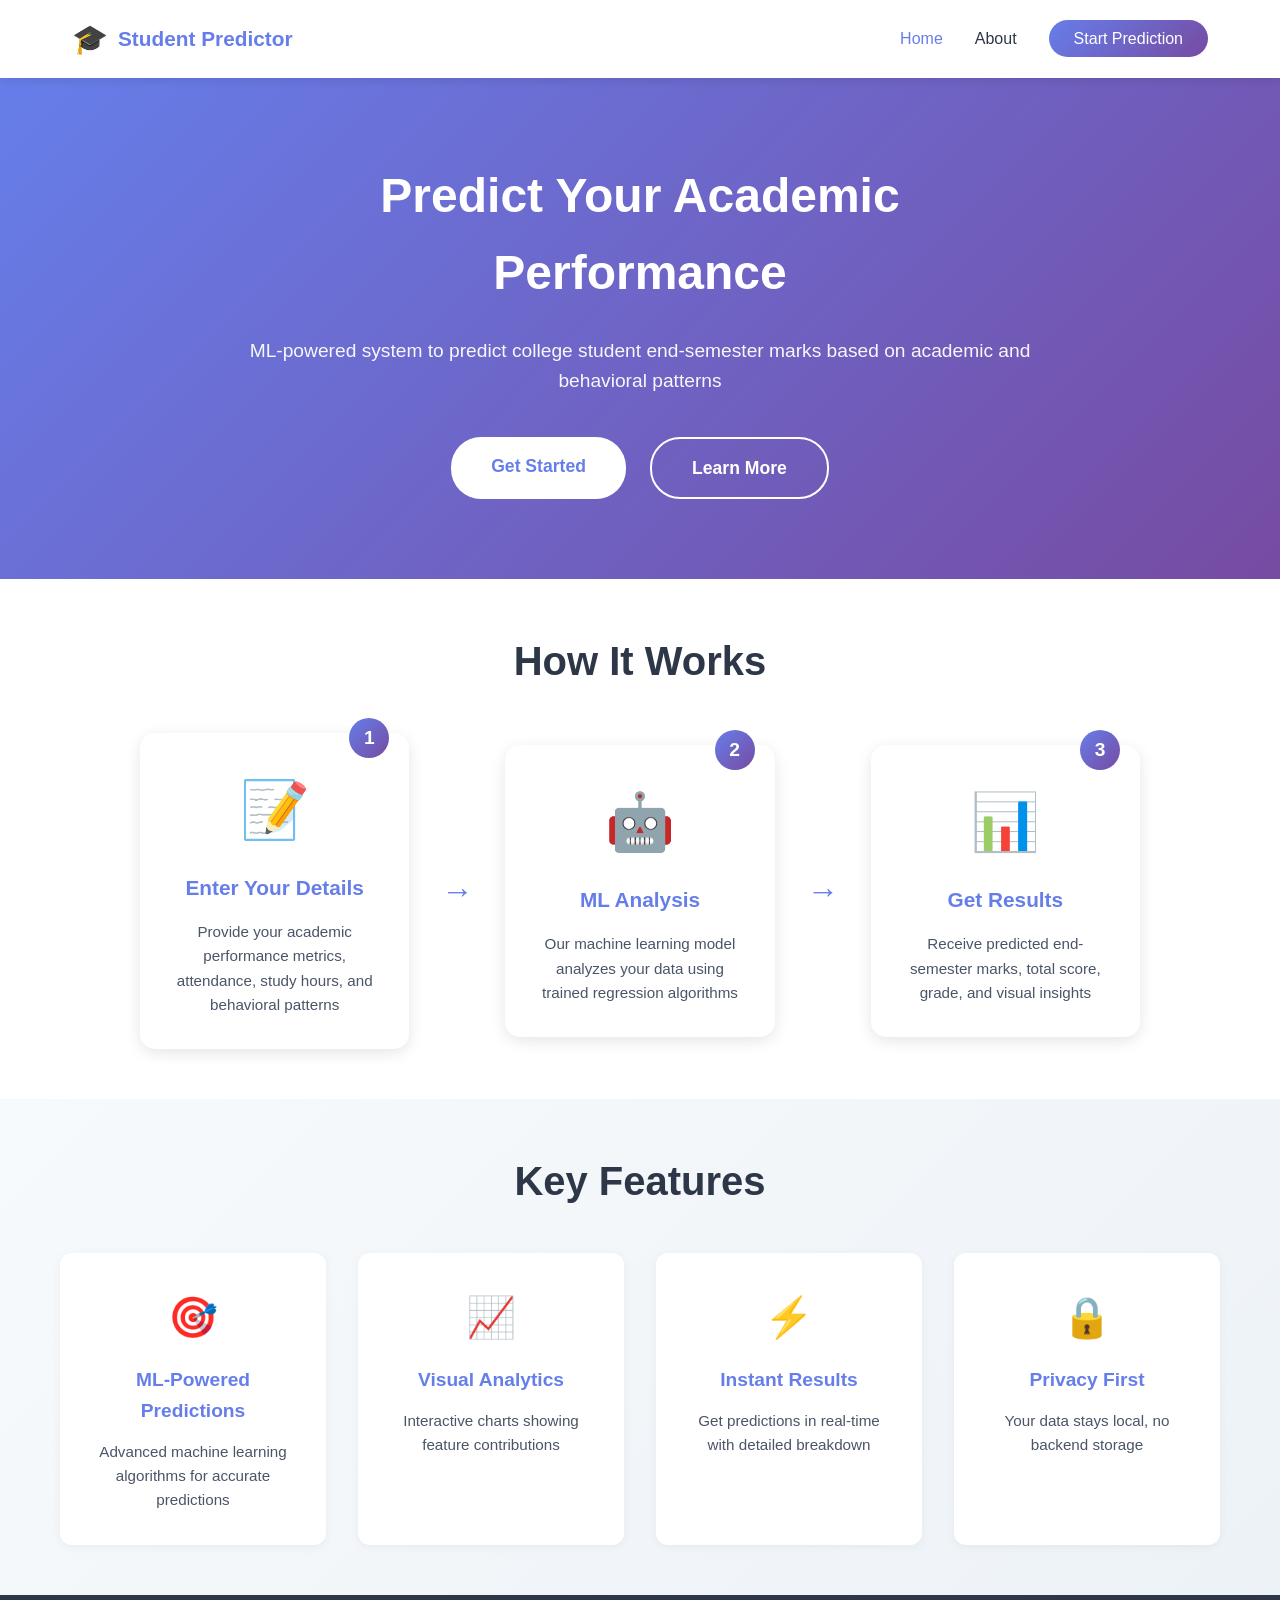
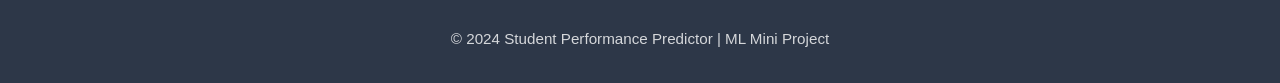
==== frontend/index.html @ 26680897 "SPP" ====
<!DOCTYPE html>
<html lang="en">

<head>
    <meta charset="UTF-8">
    <meta name="viewport" content="width=device-width, initial-scale=1.0">
    <title>Student Performance Predictor - Home</title>
    <link rel="stylesheet" href="../frontend/css/style_home.css">
    <script src="../frontend/js/script_home.js"></script>
</head>

<body>
    <!-- Navigation Bar -->
    <nav class="navbar">
        <div class="nav-container">
            <div class="logo">
                <span class="logo-icon">🎓</span>
                <span class="logo-text">Student Predictor</span>
            </div>
            <!-- Mobile Menu Toggle -->
            <div class="mobile-toggle" onclick="toggleMobileMenu()">
                <span></span>
                <span></span>
                <span></span>
            </div>
            <!-- Navigation Links -->
            <ul class="nav-links" id="navLinks">
                <li><a href="index.html" class="active">Home</a></li>
                <li><a href="about.html">About</a></li>
                <li><a href="predict.html" class="btn-nav-predict">Start Prediction</a></li>
            </ul>
        </div>
    </nav>

    <!-- Hero Section -->
    <section class="hero">
        <div class="hero-content">
            <h1 class="hero-title">Predict Your Academic Performance</h1>
            <p class="hero-subtitle">
                ML-powered system to predict college student end-semester marks
                based on academic and behavioral patterns
            </p>
            <div class="hero-buttons">
                <a href="predict.html" class="btn-primary">Get Started</a>
                <a href="about.html" class="btn-secondary">Learn More</a>
            </div>
        </div>
    </section>

    <!-- How It Works Section -->
    <section class="how-it-works">
        <div class="container">
            <h2 class="section-title">How It Works</h2>
            <div class="steps-container">
                <div class="step-card">
                    <div class="step-number">1</div>
                    <div class="step-icon">📝</div>
                    <h3>Enter Your Details</h3>
                    <p>Provide your academic performance metrics, attendance, study hours, and behavioral patterns</p>
                </div>
                <div class="step-arrow">→</div>
                <div class="step-card">
                    <div class="step-number">2</div>
                    <div class="step-icon">🤖</div>
                    <h3>ML Analysis</h3>
                    <p>Our machine learning model analyzes your data using trained regression algorithms</p>
                </div>
                <div class="step-arrow">→</div>
                <div class="step-card">
                    <div class="step-number">3</div>
                    <div class="step-icon">📊</div>
                    <h3>Get Results</h3>
                    <p>Receive predicted end-semester marks, total score, grade, and visual insights</p>
                </div>
            </div>
        </div>
    </section>

    <!-- Features Section -->
    <section class="features">
        <div class="container">
            <h2 class="section-title">Key Features</h2>
            <div class="features-grid">
                <div class="feature-item">
                    <div class="feature-icon-small">🎯</div>
                    <h4>ML-Powered Predictions</h4>
                    <p>Advanced machine learning algorithms for accurate predictions</p>
                </div>
                <div class="feature-item">
                    <div class="feature-icon-small">📈</div>
                    <h4>Visual Analytics</h4>
                    <p>Interactive charts showing feature contributions</p>
                </div>
                <div class="feature-item">
                    <div class="feature-icon-small">⚡</div>
                    <h4>Instant Results</h4>
                    <p>Get predictions in real-time with detailed breakdown</p>
                </div>
                <div class="feature-item">
                    <div class="feature-icon-small">🔒</div>
                    <h4>Privacy First</h4>
                    <p>Your data stays local, no backend storage</p>
                </div>
            </div>
        </div>
    </section>

    <!-- Footer -->
    <footer class="footer">
        <div class="container">
            <p>&copy; 2024 Student Performance Predictor | ML Mini Project</p>
        </div>
    </footer>

</body>

</html>
---- frontend/css/style_home.css ----
/* Reset and Base Styles */
* {
    margin: 0;
    padding: 0;
    box-sizing: border-box;
}

:root {
    --primary: #667eea;
    --primary-dark: #5a67d8;
    --secondary: #764ba2;
    --success: #48bb78;
    --dark: #2d3748;
    --light: #f7fafc;
    --border: #e2e8f0;
    --text-gray: #4a5568;
}

body {
    font-family: 'Segoe UI', Tahoma, Geneva, Verdana, sans-serif;
    line-height: 1.6;
    color: var(--dark);
    overflow-x: hidden;
}

.container {
    max-width: 1200px;
    margin: 0 auto;
    padding: 0 20px;
}

/* ==================== Navigation Bar ==================== */
.navbar {
    background: white;
    box-shadow: 0 2px 10px rgba(0, 0, 0, 0.1);
    position: sticky;
    top: 0;
    z-index: 1000;
}

.nav-container {
    max-width: 1200px;
    margin: 0 auto;
    padding: 1rem 2rem;
    display: flex;
    justify-content: space-between;
    align-items: center;
}

.logo {
    display: flex;
    align-items: center;
    gap: 10px;
    font-size: 1.3rem;
    font-weight: 700;
    color: var(--primary);
}

.logo-icon {
    font-size: 1.8rem;
}

/* Mobile Menu Toggle */
.mobile-toggle {
    display: none;
    flex-direction: column;
    gap: 5px;
    cursor: pointer;
    padding: 5px;
}

.mobile-toggle span {
    width: 25px;
    height: 3px;
    background: var(--primary);
    border-radius: 3px;
    transition: all 0.3s;
}

/* Navigation Links */
.nav-links {
    display: flex;
    list-style: none;
    gap: 2rem;
    align-items: center;
}

.nav-links a {
    text-decoration: none;
    color: var(--dark);
    font-weight: 500;
    transition: color 0.3s;
    padding: 0.5rem 0;
}

.nav-links a:hover,
.nav-links a.active {
    color: var(--primary);
}

.btn-nav-predict {
    background: linear-gradient(135deg, var(--primary), var(--secondary)) !important;
    color: white !important;
    padding: 10px 25px !important;
    border-radius: 25px;
    transition: transform 0.3s;
}

.btn-nav-predict:hover {
    transform: translateY(-2px);
    box-shadow: 0 4px 12px rgba(102, 126, 234, 0.3);
}

/* ==================== Hero Section ==================== */
.hero {
    background: linear-gradient(135deg, var(--primary) 0%, var(--secondary) 100%);
    color: white;
    padding: 80px 20px;
    text-align: center;
    min-height: 500px;
    display: flex;
    align-items: center;
    justify-content: center;
}

.hero-content {
    max-width: 800px;
}

.hero-title {
    font-size: 3rem;
    font-weight: 700;
    margin-bottom: 1.5rem;
    animation: fadeInUp 0.8s ease-out;
}

.hero-subtitle {
    font-size: 1.2rem;
    margin-bottom: 2.5rem;
    opacity: 0.95;
    animation: fadeInUp 0.8s ease-out 0.2s backwards;
}

.hero-buttons {
    display: flex;
    gap: 1.5rem;
    justify-content: center;
    flex-wrap: wrap;
    animation: fadeInUp 0.8s ease-out 0.4s backwards;
}

.btn-primary,
.btn-secondary {
    padding: 15px 40px;
    font-size: 1.1rem;
    font-weight: 600;
    border-radius: 30px;
    text-decoration: none;
    transition: all 0.3s;
    display: inline-block;
}

.btn-primary {
    background: white;
    color: var(--primary);
}

.btn-primary:hover {
    transform: translateY(-3px);
    box-shadow: 0 10px 30px rgba(255, 255, 255, 0.3);
}

.btn-secondary {
    background: transparent;
    color: white;
    border: 2px solid white;
}

.btn-secondary:hover {
    background: white;
    color: var(--primary);
}

@keyframes fadeInUp {
    from {
        opacity: 0;
        transform: translateY(30px);
    }

    to {
        opacity: 1;
        transform: translateY(0);
    }
}

/* ==================== How It Works Section ==================== */
.how-it-works {
    padding: 50px 20px;
    background: white;
}

.section-title {
    text-align: center;
    font-size: 2.5rem;
    margin-bottom: 2.5rem;
    color: var(--dark);
}

.steps-container {
    display: flex;
    justify-content: center;
    align-items: center;
    gap: 2rem;
    flex-wrap: wrap;
    max-width: 1000px;
    margin: 0 auto;
}

.step-card {
    background: white;
    padding: 2rem;
    border-radius: 15px;
    text-align: center;
    flex: 1;
    min-width: 250px;
    max-width: 280px;
    box-shadow: 0 4px 15px rgba(0, 0, 0, 0.1);
    transition: transform 0.3s, box-shadow 0.3s;
    position: relative;
}

.step-card:hover {
    transform: translateY(-10px);
    box-shadow: 0 8px 25px rgba(0, 0, 0, 0.15);
}

.step-number {
    position: absolute;
    top: -15px;
    right: 20px;
    width: 40px;
    height: 40px;
    background: linear-gradient(135deg, var(--primary), var(--secondary));
    color: white;
    border-radius: 50%;
    display: flex;
    align-items: center;
    justify-content: center;
    font-weight: 700;
    font-size: 1.2rem;
}

.step-icon {
    font-size: 3.5rem;
    margin-bottom: 1rem;
}

.step-card h3 {
    font-size: 1.3rem;
    margin-bottom: 1rem;
    color: var(--primary);
}

.step-card p {
    color: var(--text-gray);
    font-size: 0.95rem;
}

.step-arrow {
    font-size: 2rem;
    color: var(--primary);
    font-weight: 700;
}

/* ==================== Features Section ==================== */
.features {
    padding: 50px 20px;
    background: linear-gradient(135deg, #f7fafc 0%, #edf2f7 100%);
}

.features-grid {
    display: grid;
    grid-template-columns: repeat(auto-fit, minmax(250px, 1fr));
    gap: 2rem;
    margin-top: 2rem;
}

.feature-item {
    background: white;
    padding: 2rem;
    border-radius: 12px;
    text-align: center;
    transition: transform 0.3s, box-shadow 0.3s;
    box-shadow: 0 2px 10px rgba(0, 0, 0, 0.05);
}

.feature-item:hover {
    transform: translateY(-5px);
    box-shadow: 0 5px 20px rgba(0, 0, 0, 0.1);
}

.feature-icon-small {
    font-size: 2.5rem;
    margin-bottom: 1rem;
}

.feature-item h4 {
    font-size: 1.2rem;
    margin-bottom: 0.8rem;
    color: var(--primary);
}

.feature-item p {
    color: var(--text-gray);
    font-size: 0.95rem;
}

/* ==================== Footer ==================== */
.footer {
    background: var(--dark);
    color: white;
    padding: 2rem 20px;
    text-align: center;
}

.footer p {
    color: rgba(255, 255, 255, 0.8);
    font-size: 0.95rem;
    margin: 0;
}

/* ==================== About Page Styles ==================== */
.about-hero {
    background: linear-gradient(135deg, var(--primary) 0%, var(--secondary) 100%);
    color: white;
    padding: 60px 20px;
    text-align: center;
}

.about-hero h1 {
    font-size: 2.5rem;
    margin-bottom: 1rem;
}

.about-hero p {
    font-size: 1.2rem;
    opacity: 0.95;
}

.about-section {
    padding: 60px 20px;
}

.about-section:nth-child(even) {
    background: #f7fafc;
}

.about-section h2 {
    font-size: 2rem;
    margin-bottom: 2rem;
    color: var(--dark);
    border-bottom: 3px solid var(--primary);
    padding-bottom: 0.5rem;
}

.about-card {
    background: white;
    padding: 2rem;
    border-radius: 12px;
    box-shadow: 0 2px 10px rgba(0, 0, 0, 0.05);
}

.about-card p {
    color: var(--text-gray);
    font-size: 1.05rem;
    line-height: 1.8;
}

.features-list-simple {
    list-style: none;
    padding: 0;
}

.features-list-simple li {
    padding: 0.8rem 0;
    padding-left: 2rem;
    position: relative;
    color: var(--text-gray);
}

.features-list-simple li:before {
    content: "✓";
    position: absolute;
    left: 0;
    color: var(--success);
    font-weight: 700;
    font-size: 1.2rem;
}

.how-list {
    padding-left: 2rem;
}

.how-list li {
    padding: 0.8rem 0;
    color: var(--text-gray);
    font-size: 1.05rem;
}

.features-breakdown {
    display: grid;
    grid-template-columns: repeat(auto-fit, minmax(300px, 1fr));
    gap: 2rem;
}

.feature-category h3 {
    font-size: 1.5rem;
    margin-bottom: 1rem;
    color: var(--dark);
}

.feature-category ul {
    list-style: none;
    padding: 0;
}

.feature-category li {
    padding: 0.8rem 0;
    color: var(--text-gray);
    border-bottom: 1px solid var(--border);
}

.feature-category li:last-child {
    border-bottom: none;
}

.grade-table {
    display: grid;
    gap: 0.8rem;
    margin-top: 1rem;
}

.grade-row {
    display: flex;
    align-items: center;
    gap: 1rem;
    padding: 0.8rem;
    background: #f7fafc;
    border-radius: 8px;
}

.grade-badge-small {
    width: 40px;
    height: 40px;
    display: flex;
    align-items: center;
    justify-content: center;
    border-radius: 8px;
    color: white;
    font-weight: 700;
    font-size: 1.2rem;
}

.grade-badge-small.grade-O {
    background: #48bb78;
}

.grade-badge-small.grade-E {
    background: #4299e1;
}

.grade-badge-small.grade-A {
    background: #667eea;
}

.grade-badge-small.grade-B {
    background: #ed8936;
}

.grade-badge-small.grade-C {
    background: #f6ad55;
}

.grade-badge-small.grade-D {
    background: #fc8181;
}

.grade-badge-small.grade-F {
    background: #e53e3e;
}

.tech-badges {
    display: flex;
    flex-wrap: wrap;
    gap: 1rem;
    justify-content: center;
}

.tech-badge-new {
    background: linear-gradient(135deg, var(--primary), var(--secondary));
    color: white;
    padding: 10px 25px;
    border-radius: 25px;
    font-size: 1rem;
    font-weight: 600;
}

/* ==================== Responsive Design ==================== */
@media (max-width: 768px) {

    /* Mobile Navigation */
    .mobile-toggle {
        display: flex;
    }

    .nav-links {
        position: absolute;
        top: 100%;
        left: 0;
        right: 0;
        background: white;
        flex-direction: column;
        gap: 0;
        padding: 1rem 0;
        box-shadow: 0 4px 10px rgba(0, 0, 0, 0.1);
        max-height: 0;
        overflow: hidden;
        transition: max-height 0.3s ease;
    }

    .nav-links.active {
        max-height: 400px;
    }

    .nav-links li {
        width: 100%;
        text-align: center;
        padding: 0.8rem 0;
        border-bottom: 1px solid var(--border);
    }

    .nav-links li:last-child {
        border-bottom: none;
    }

    .btn-nav-predict {
        display: inline-block !important;
        margin: 0.5rem 0;
    }

    /* Hero Section */
    .hero {
        padding: 60px 20px;
        min-height: 400px;
    }

    .hero-title {
        font-size: 2rem;
    }

    .hero-subtitle {
        font-size: 1rem;
    }

    .hero-buttons {
        flex-direction: column;
        align-items: center;
    }

    .btn-primary,
    .btn-secondary {
        width: 100%;
        max-width: 300px;
        text-align: center;
    }

    /* Steps */
    .step-arrow {
        display: none;
    }

    .steps-container {
        flex-direction: column;
    }

    /* Sections */
    .section-title {
        font-size: 1.8rem;
    }

    .how-it-works,
    .features {
        padding: 40px 20px;
    }

    /* About Page */
    .about-hero h1 {
        font-size: 1.8rem;
    }

    .about-hero p {
        font-size: 1rem;
    }

    .features-breakdown {
        grid-template-columns: 1fr;
    }
}

@media (max-width: 480px) {
    .hero-title {
        font-size: 1.5rem;
    }

    .section-title {
        font-size: 1.5rem;
    }

    .step-card {
        min-width: 100%;
    }
}
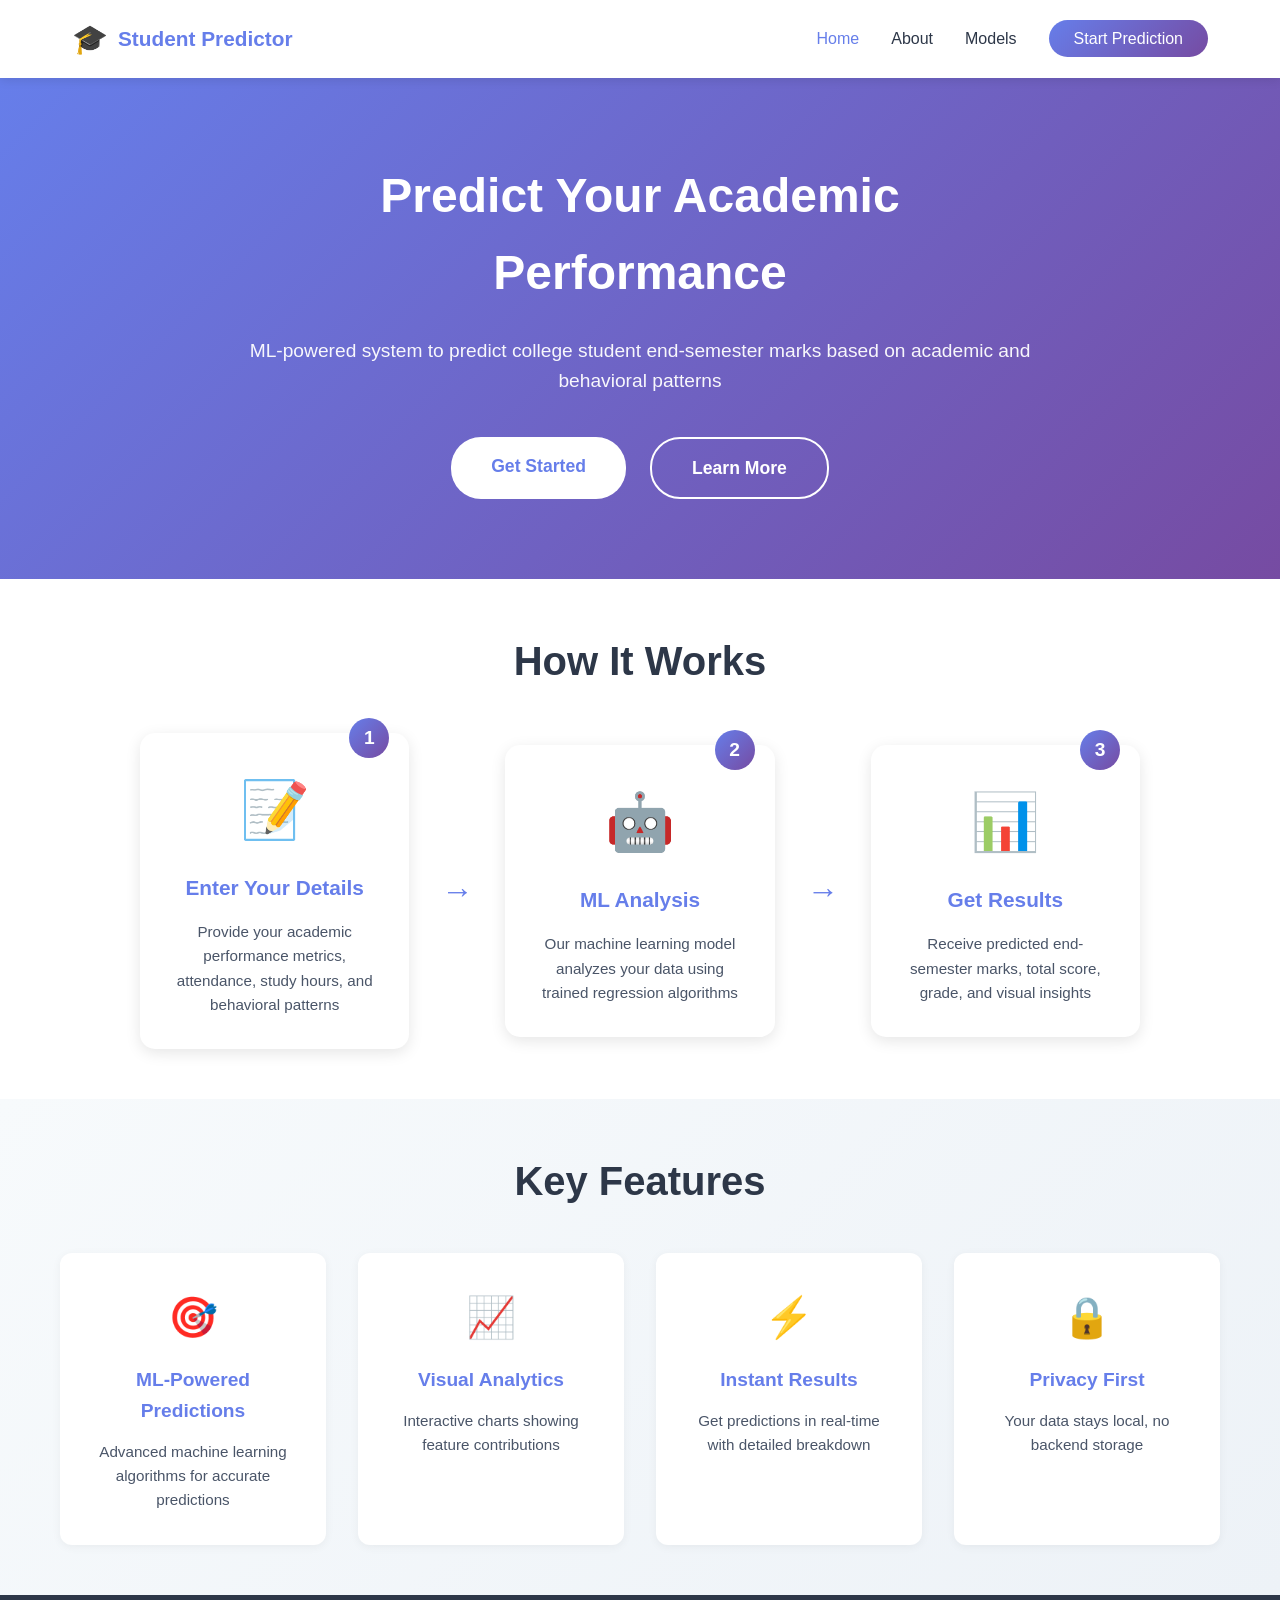
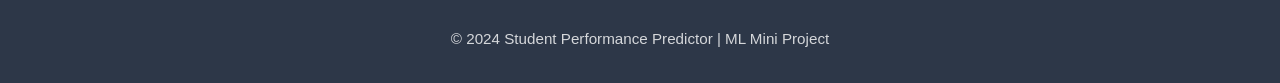
==== commit 0d841a5a: "New Changes" ====
--- a/frontend/index.html
+++ b/frontend/index.html
@@ -27,6 +27,7 @@
             <ul class="nav-links" id="navLinks">
                 <li><a href="index.html" class="active">Home</a></li>
                 <li><a href="about.html">About</a></li>
+                <li><a href="models.html">Models</a></li>
                 <li><a href="predict.html" class="btn-nav-predict">Start Prediction</a></li>
             </ul>
         </div>
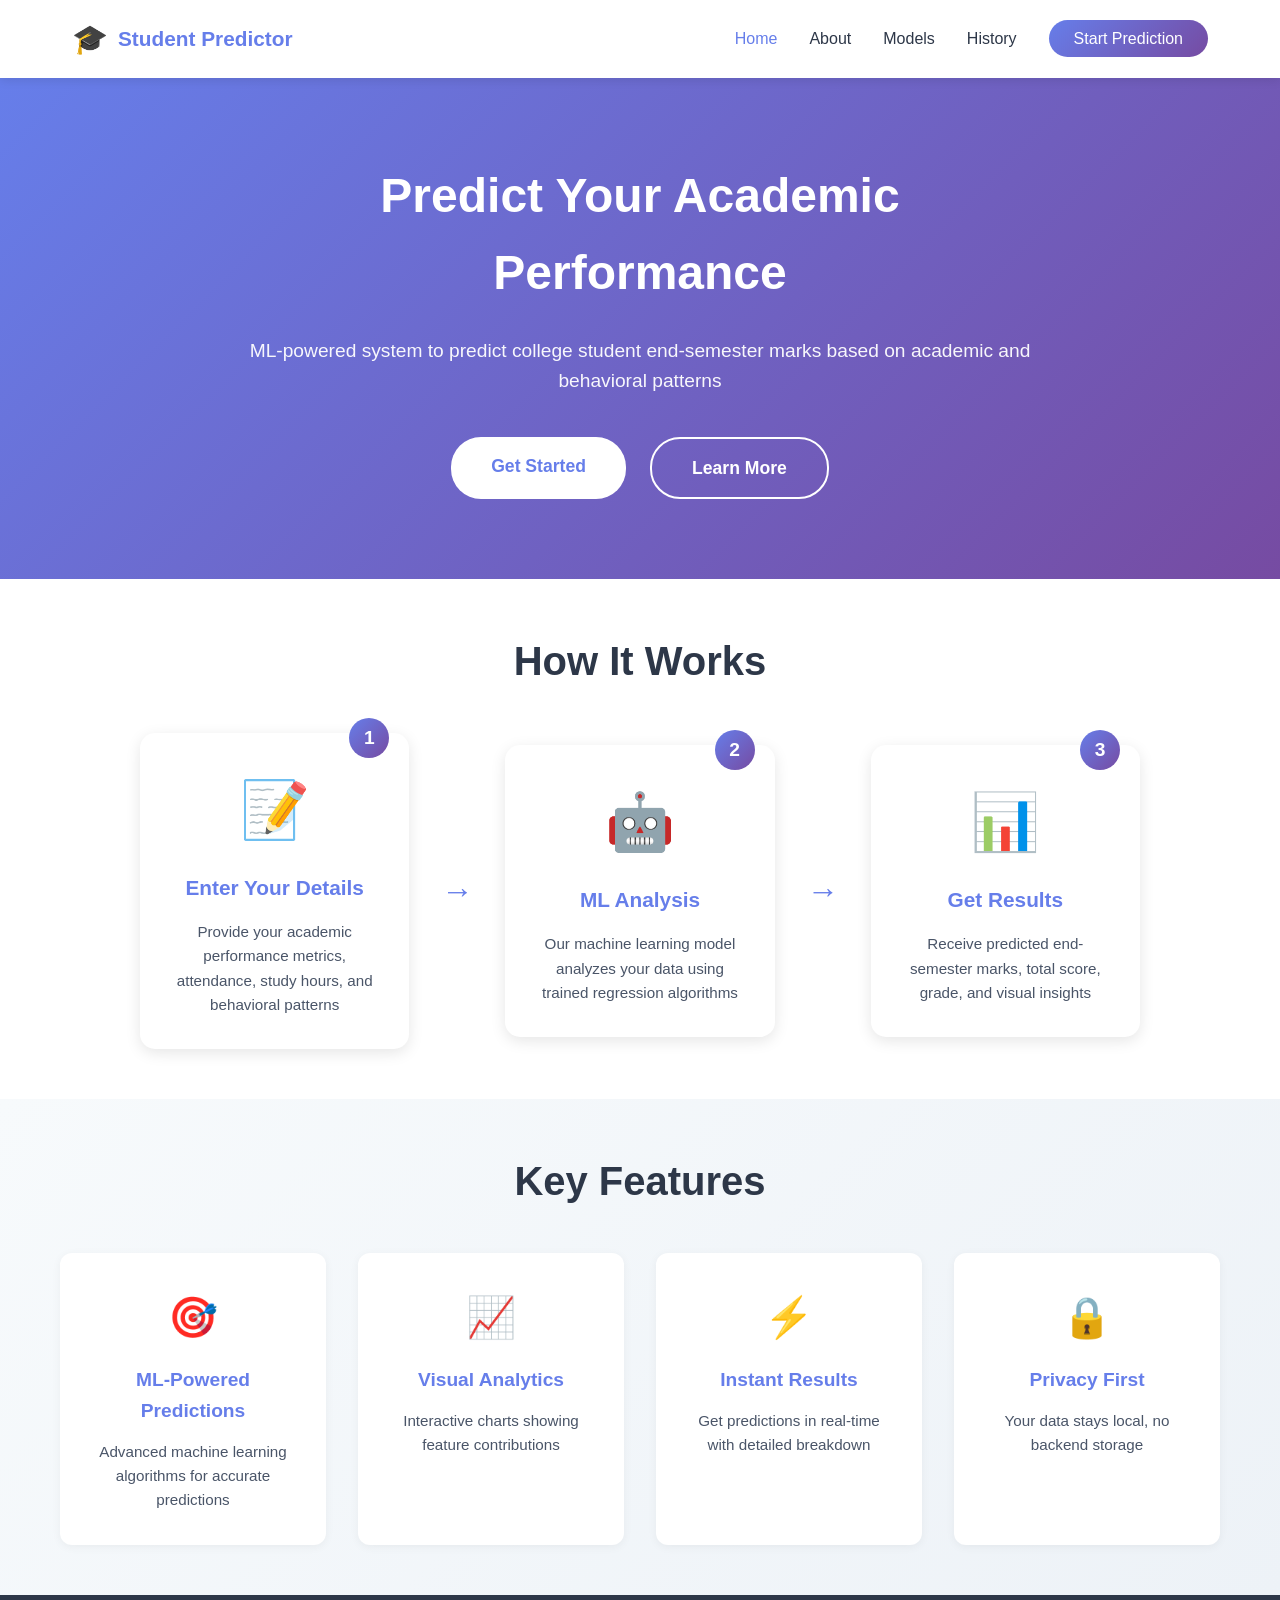
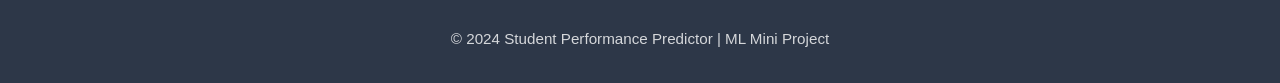
==== commit 7da3cbb6: "new one" ====
--- a/frontend/index.html
+++ b/frontend/index.html
@@ -28,6 +28,7 @@
                 <li><a href="index.html" class="active">Home</a></li>
                 <li><a href="about.html">About</a></li>
                 <li><a href="models.html">Models</a></li>
+                <li><a href="history.html">History</a></li>
                 <li><a href="predict.html" class="btn-nav-predict">Start Prediction</a></li>
             </ul>
         </div>
@@ -115,4 +116,4 @@
 
 </body>
 
-</html>+</html>
